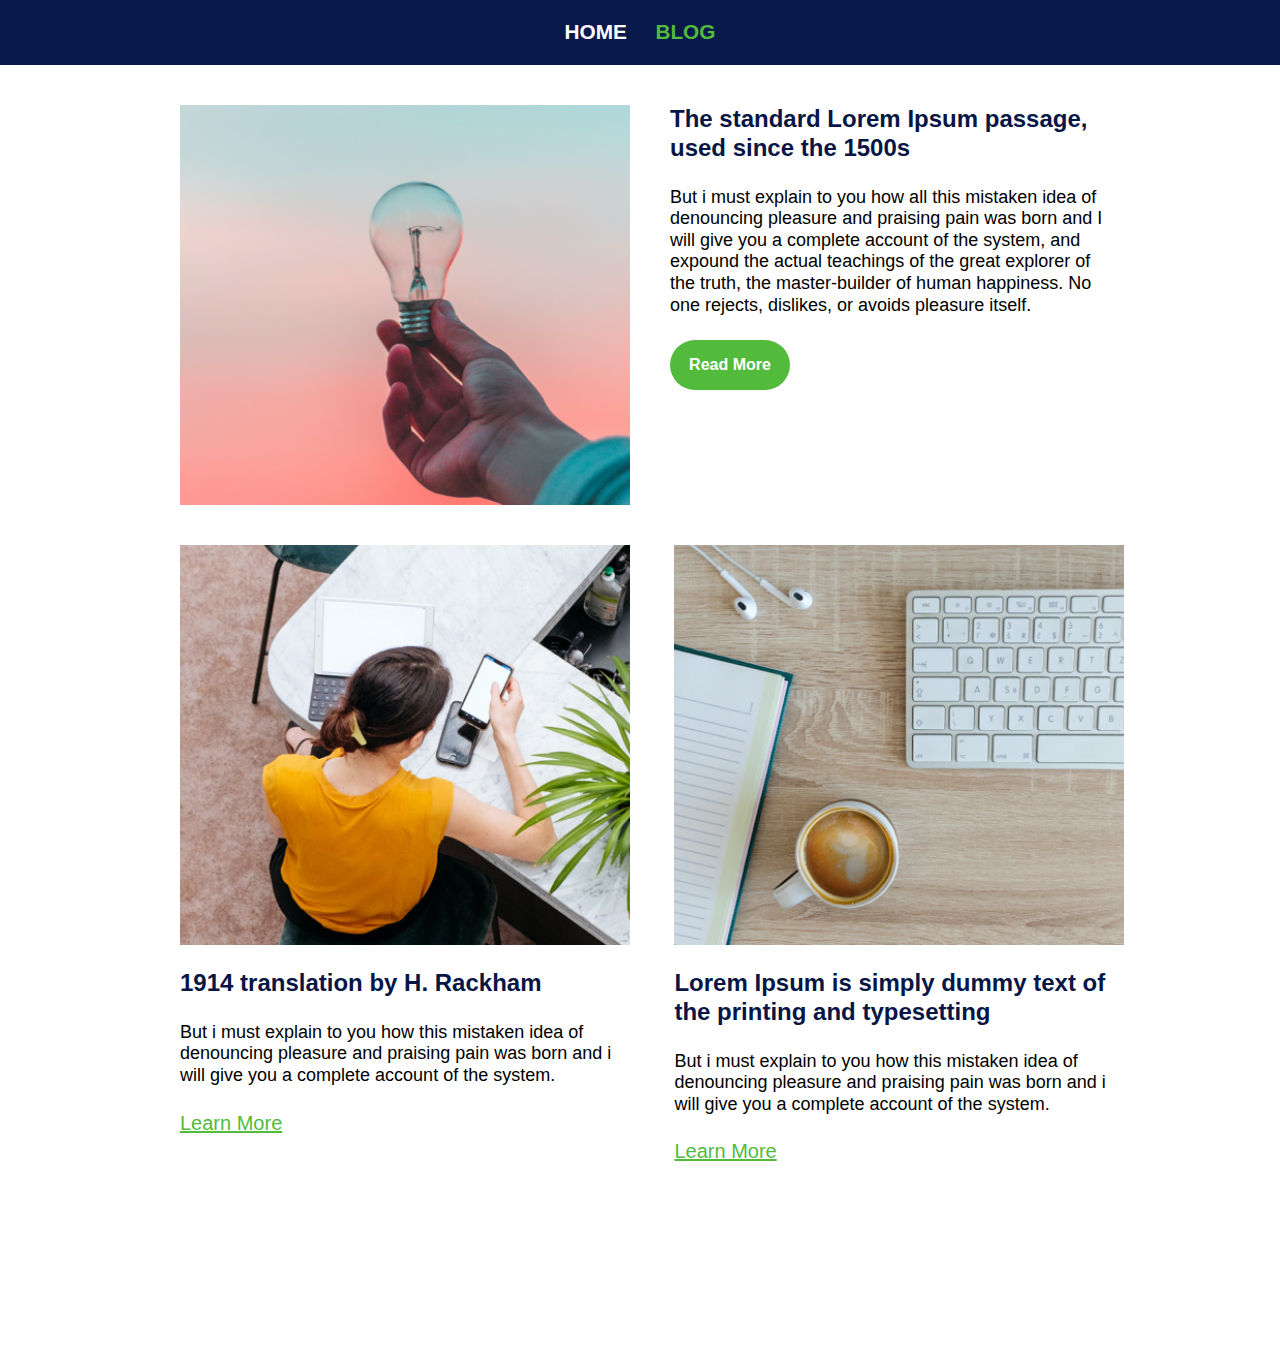
==== blog.html @ accab2cd "Complete Checkpoint 1 Block assignment" ====
<!DOCTYPE html>
<html lang="en">
<head>
  <meta charset="UTF-8">
  <meta name="viewport" content="width=device-width, initial-scale=1.0">
  <title>Blog</title>
  <link rel="stylesheet" href="assests/styles.css">
</head>
<body id="blog">
  <header class="header">
    <nav class="navbar">
      <a href="index.html" class="nav-item">home</a>
      <a href="blog.html" class="nav-item active">blog</a>
    </nav>
  </header>
  <main>
    <section class="blog">

      <article>

        <div class="blog-container">
          <div class="blog-box">
            <img src="assests/media/pic01.png" alt="bulb" class="blog-image">
          </div><!--
          --><div class="blog-box text-box">
              <header>
                <h3 class="blog-heading">The standard Lorem Ipsum passage, used since the 1500s</h3>
              </header>
              <p class="blog-text">
                But i must explain to you how all this mistaken idea of denouncing pleasure and praising pain was born and I will give you a complete account of the system, and expound the actual teachings of the great explorer of the truth, the master-builder of human happiness. No one rejects, dislikes, or avoids pleasure itself.
              </p>
              <button class="btn success">Read More</button>
          </div>
        </div>

      </article>

      <article>

        <div class="blog-container">
          <div class="article-container">
            <div class="blog-box">
              <img src="assests/media/pic03.png" alt="work" class="blog-image">
            </div>
            <div class="blog-box">
              <header>
                <h3 class="article-heading">1914 translation by H. Rackham</h3>
              </header>
              <p class="blog-text">
                But i must explain to you how this mistaken idea of denouncing pleasure and praising pain was born and i will give you a complete account of the system.
              </p>
              <a href="#" class="article-link">Learn More</a>
            </div>
          </div>

          <div class="article-container">
            <div class="blog-box">
              <img src="assests/media/pic02.png" alt="keyboard and coffee" class="blog-image">
            </div>
            <div class="blog-box">
              <header>
                <h3 class="article-heading">Lorem Ipsum is simply dummy text of the printing and typesetting</h3>
              </header>
              <p class="blog-text">
                But i must explain to you how this mistaken idea of denouncing pleasure and praising pain was born and i will give you a complete account of the system.
              </p>
              <a href="#" class="article-link">Learn More</a>
            </div>
          </div>

        </div>

      </article>

    </section>
  </main>
</body>
</html>
---- assests/styles.css ----
html, body, div, span, applet, object, iframe,
h1, h2, h3, h4, h5, h6, p, blockquote, pre,
a, abbr, acronym, address, big, cite, code,
del, dfn, em, img, ins, kbd, q, s, samp,
small, strike, strong, sub, sup, tt, var,
b, u, i, center,
dl, dt, dd, ol, ul, li,
fieldset, form, label, legend,
table, caption, tbody, tfoot, thead, tr, th, td,
article, aside, canvas, details, embed, 
figure, figcaption, footer, header, hgroup, 
menu, nav, output, ruby, section, summary,
time, mark, audio, video {
	margin: 0;
	padding: 0;
	border: 0;
	font-size: 100%;
	font: inherit;
	vertical-align: baseline;
}
/* HTML5 display-role reset for older browsers */
article, aside, details, figcaption, figure, 
footer, header, hgroup, menu, nav, section {
	display: block;
}
body {
	line-height: 1;
}
ol, ul {
	list-style: none;
}
blockquote, q {
	quotes: none;
}
blockquote:before, blockquote:after,
q:before, q:after {
	content: '';
	content: none;
}
table {
	border-collapse: collapse;
	border-spacing: 0;
}

*{
  box-sizing: border-box;
}

/* Custom CSS */

#home{
  line-height: 1.5;
  font-size: 16px;
  color: #000000;
  font-family: Arial, Helvetica, sans-serif;
  padding-bottom: 100px;
}

/* horizontal rule styling */

hr{
  width: 1000px;
  border: 0.5px dashed #c1c2c2;
  margin: 50px auto;
}

/* header and navbar styles */

.header{
  background-color: #09194c;
  padding: 20px 0;
  text-align: center;
}

.nav-item{
  margin: 0 12px;
  text-transform: uppercase;
  font-weight: 600;
  text-decoration: none;
  color: white;
  font-size: 1.3rem;
}

.active{
  color: #52bb3b;
}

/* section styles */

.exercise-header{
  padding: 42px 0;
}

.heading{
  font-size: 60px;
  text-align: center;
}

.section-text{
  font-size: 32px;
  font-weight: 600;
  text-align: center;
}

.content-2 .section-text{
  margin: 50px 0;
}

/* --------------------- */

/* box styles */

.style-box{
  width: 250px;
  height: 250px;
  border-radius: 2px;
  background-color: #99D8CA;
  outline: 10px solid #0D1430;
  border: 20px solid #5873E2;
  box-shadow: 0 1px 0 32px #90FFA9;
  margin: 50px auto 40px auto;
}

/* section styles */

.content{
  text-align: center;
}


/* circle styling */


.circle-container{
  display: inline-block;
  margin: 20px 20px;
}

.circle{
  display: inline-block;
  width: 24px;
  height: 24px;
  border-radius: 50%;
  margin-right: 5px;
  vertical-align: middle;
  border: 2px solid black;
}

.circle-text{
  font-size: 20px;
  vertical-align: middle;
  font-weight: 800;
  letter-spacing: 4px;
}

/* Exercise 2 styles */

.container{
  width: 660px;
}

.parent-container{
  width: 660px;
  border: 2px solid #000000;
  margin: 0 auto;
}

.box{
  width: 200px;
  height: 180px;
  display: inline-block;
  margin: 10px;
  background-color: #cccccc;
}

.box-2{
  border: 2px solid #000000;
}



/* circle colors */

.bg-1{
  background-color: #99D8CA;
}

.bg-2{
  background-color: #0D1430;
}

.bg-3{
  background-color: #90FFA9;
}

.bg-4{
  background-color: #5873E2;
}

/* blog page styles */

#blog{
  font-family: Arial, Helvetica, sans-serif;
  line-height: 1.2;
}

.blog-container{
  width: 1000px;
  margin: 40px auto 0 auto;
}

.blog-box{
  width: 450px;
  height: 400px;
  display: inline-block;
  margin: 0 0 0 40px;
  vertical-align: top;
}

.blog-image{
  width: 450px;
  height: 400px;
  object-fit: cover;
}

.blog-heading{
  font-size: 24px;
  font-weight: bolder;
  margin-bottom: 24px;
  color: #071645;
}

.article-heading{
  font-size: 24px;
  font-weight: bolder;
  margin: 24px 0;
  color: #071645;
}

.blog-text{
  font-size: 18px;
  margin-bottom: 24px;
}

.btn{
  width: 120px;
  height: 50px;
  border-radius: 30px;
  background-color: #52bb3b;
  border: none;
  color: white;
  font-size: 16px;
  font-weight: 700;
}

.article-link{
  color: #52bb3b;
  font-size: 20px;
}

.article-container{
  display: inline-block;
  vertical-align: top;
}

.article-container .blog-box{
  display: block;
}
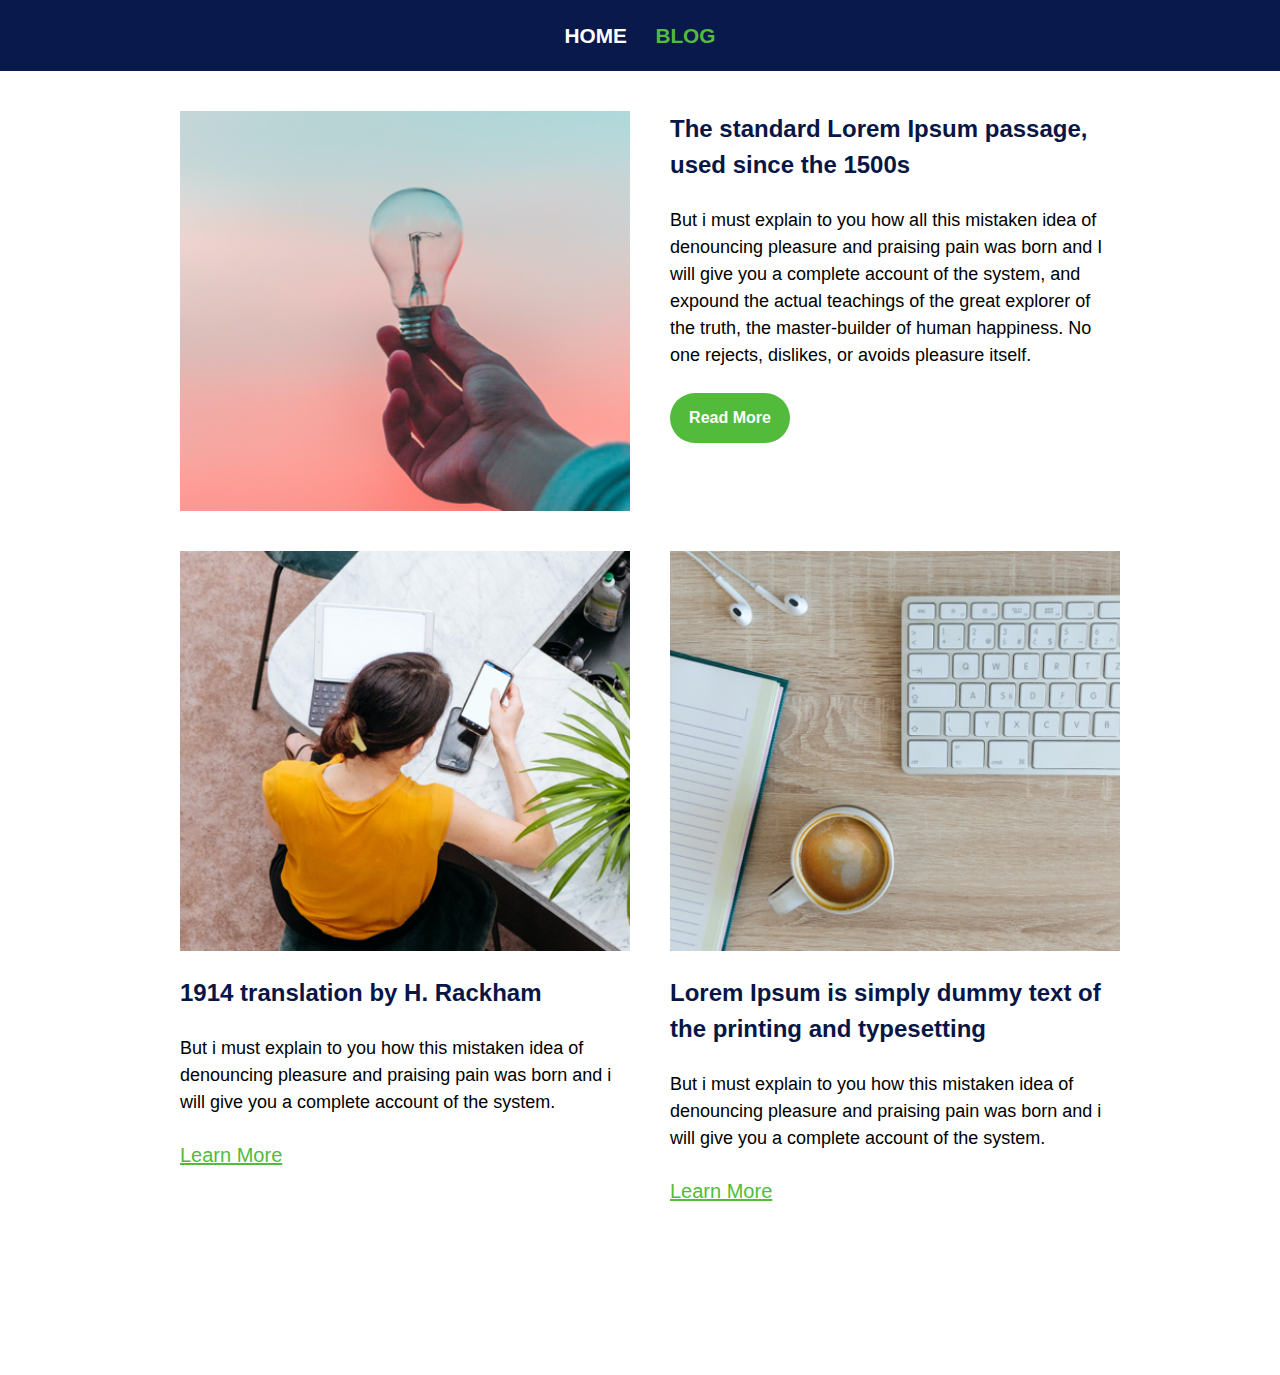
==== commit 56f8956d: "Refactor the code" ====
--- a/blog.html
+++ b/blog.html
@@ -14,10 +14,8 @@
     </nav>
   </header>
   <main>
-    <section class="blog">
-
+    <section>
       <article>
-
         <div class="blog-container">
           <div class="blog-box">
             <img src="assests/media/pic01.png" alt="bulb" class="blog-image">
@@ -32,11 +30,8 @@
               <button class="btn success">Read More</button>
           </div>
         </div>
-
       </article>
-
       <article>
-
         <div class="blog-container">
           <div class="article-container">
             <div class="blog-box">
@@ -51,9 +46,8 @@
               </p>
               <a href="#" class="article-link">Learn More</a>
             </div>
-          </div>
-
-          <div class="article-container">
+          </div><!--
+          --><div class="article-container">
             <div class="blog-box">
               <img src="assests/media/pic02.png" alt="keyboard and coffee" class="blog-image">
             </div>
@@ -67,11 +61,8 @@
               <a href="#" class="article-link">Learn More</a>
             </div>
           </div>
-
         </div>
-
       </article>
-
     </section>
   </main>
 </body>
--- a/assests/styles.css
+++ b/assests/styles.css
@@ -42,15 +42,12 @@
 	border-spacing: 0;
 }
 
-*{
-  box-sizing: border-box;
-}
+
 
 /* Custom CSS */
 
 #home{
   line-height: 1.5;
-  font-size: 16px;
   color: #000000;
   font-family: Arial, Helvetica, sans-serif;
   padding-bottom: 100px;
@@ -85,8 +82,6 @@
   color: #52bb3b;
 }
 
-/* section styles */
-
 .exercise-header{
   padding: 42px 0;
 }
@@ -95,6 +90,10 @@
   font-size: 60px;
   text-align: center;
 }
+
+/* section styles */
+
+
 
 .section-text{
   font-size: 32px;
@@ -113,15 +112,13 @@
 .style-box{
   width: 250px;
   height: 250px;
-  border-radius: 2px;
+  border-radius: 0.2px;
   background-color: #99D8CA;
   outline: 10px solid #0D1430;
   border: 20px solid #5873E2;
   box-shadow: 0 1px 0 32px #90FFA9;
   margin: 50px auto 40px auto;
 }
-
-/* section styles */
 
 .content{
   text-align: center;
@@ -157,12 +154,9 @@
 
 .container{
   width: 660px;
-}
-
-.parent-container{
-  width: 660px;
-  border: 2px solid #000000;
+  border: 2px solid grey;
   margin: 0 auto;
+  font-size: 0;
 }
 
 .box{
@@ -175,11 +169,13 @@
 
 .box-2{
   border: 2px solid #000000;
-}
-
-
-
-/* circle colors */
+  box-sizing: border-box;
+}
+
+
+
+/* circle span background colors */
+
 
 .bg-1{
   background-color: #99D8CA;
@@ -197,11 +193,13 @@
   background-color: #5873E2;
 }
 
+
+
 /* blog page styles */
 
 #blog{
   font-family: Arial, Helvetica, sans-serif;
-  line-height: 1.2;
+  line-height: 1.5;
 }
 
 .blog-container{
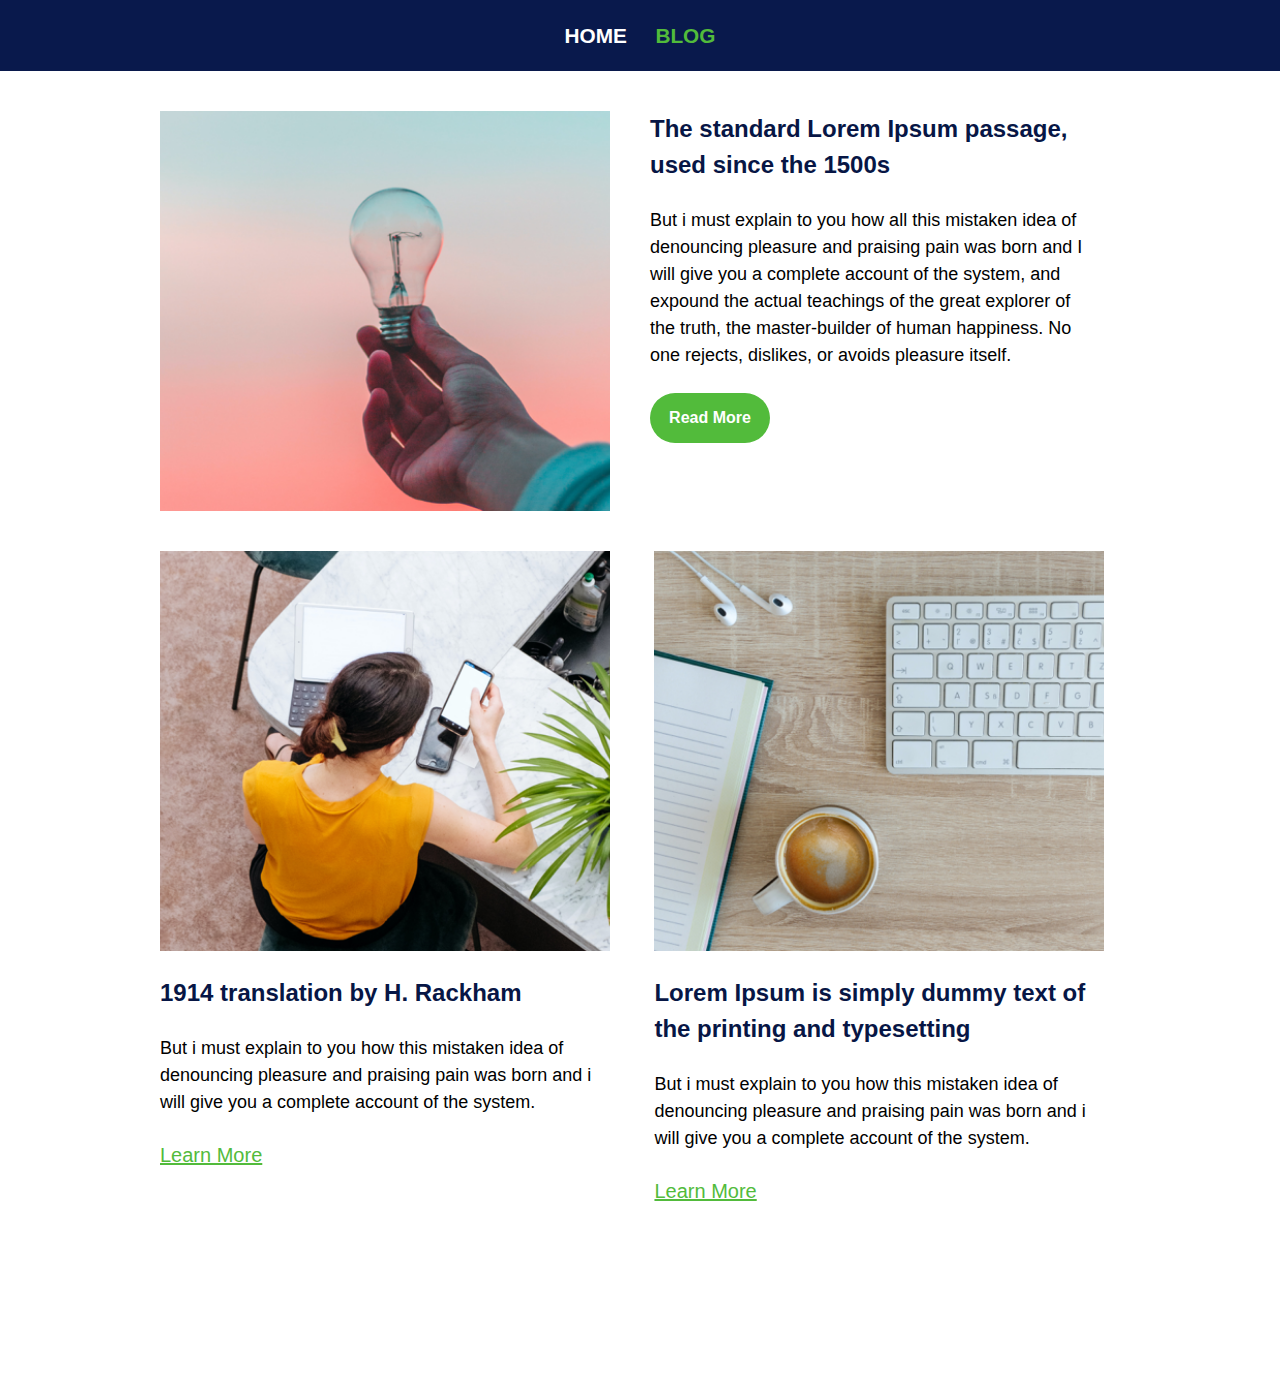
==== commit c1926da1: "Improve semantics of Blog page" ====
--- a/blog.html
+++ b/blog.html
@@ -31,38 +31,36 @@
           </div>
         </div>
       </article>
-      <article>
-        <div class="blog-container">
-          <div class="article-container">
-            <div class="blog-box">
-              <img src="assests/media/pic03.png" alt="work" class="blog-image">
-            </div>
-            <div class="blog-box">
-              <header>
-                <h3 class="article-heading">1914 translation by H. Rackham</h3>
-              </header>
-              <p class="blog-text">
-                But i must explain to you how this mistaken idea of denouncing pleasure and praising pain was born and i will give you a complete account of the system.
-              </p>
-              <a href="#" class="article-link">Learn More</a>
-            </div>
-          </div><!--
-          --><div class="article-container">
-            <div class="blog-box">
-              <img src="assests/media/pic02.png" alt="keyboard and coffee" class="blog-image">
-            </div>
-            <div class="blog-box">
-              <header>
-                <h3 class="article-heading">Lorem Ipsum is simply dummy text of the printing and typesetting</h3>
-              </header>
-              <p class="blog-text">
-                But i must explain to you how this mistaken idea of denouncing pleasure and praising pain was born and i will give you a complete account of the system.
-              </p>
-              <a href="#" class="article-link">Learn More</a>
-            </div>
+      <div class="blog-container">
+        <article class="article-container">
+          <div class="blog-box">
+            <img src="assests/media/pic03.png" alt="work" class="blog-image">
           </div>
-        </div>
-      </article>
+          <div class="blog-box">
+            <header>
+              <h3 class="article-heading">1914 translation by H. Rackham</h3>
+            </header>
+            <p class="blog-text">
+              But i must explain to you how this mistaken idea of denouncing pleasure and praising pain was born and i will give you a complete account of the system.
+            </p>
+            <a href="#" class="article-link">Learn More</a>
+          </div>
+        </article>
+        <article class="article-container">
+          <div class="blog-box">
+            <img src="assests/media/pic02.png" alt="keyboard and coffee" class="blog-image">
+          </div>
+          <div class="blog-box">
+            <header>
+              <h3 class="article-heading">Lorem Ipsum is simply dummy text of the printing and typesetting</h3>
+            </header>
+            <p class="blog-text">
+              But i must explain to you how this mistaken idea of denouncing pleasure and praising pain was born and i will give you a complete account of the system.
+            </p>
+            <a href="#" class="article-link">Learn More</a>
+          </div>
+        </article>
+      </div>
     </section>
   </main>
 </body>
--- a/assests/styles.css
+++ b/assests/styles.css
@@ -83,7 +83,7 @@
 }
 
 .exercise-header{
-  padding: 42px 0;
+  margin: 50px auto;
 }
 
 .heading{
@@ -106,7 +106,7 @@
 }
 
 /* --------------------- */
-
+  
 /* box styles */
 
 .style-box{
@@ -117,8 +117,8 @@
   outline: 10px solid #0D1430;
   border: 20px solid #5873E2;
   box-shadow: 0 1px 0 32px #90FFA9;
-  margin: 50px auto 40px auto;
-}
+  margin: 80px auto;
+} 
 
 .content{
   text-align: center;
@@ -211,7 +211,7 @@
   width: 450px;
   height: 400px;
   display: inline-block;
-  margin: 0 0 0 40px;
+  margin: 0 20px;
   vertical-align: top;
 }
 
@@ -230,7 +230,7 @@
 
 .article-heading{
   font-size: 24px;
-  font-weight: bolder;
+  font-weight: 900;
   margin: 24px 0;
   color: #071645;
 }
